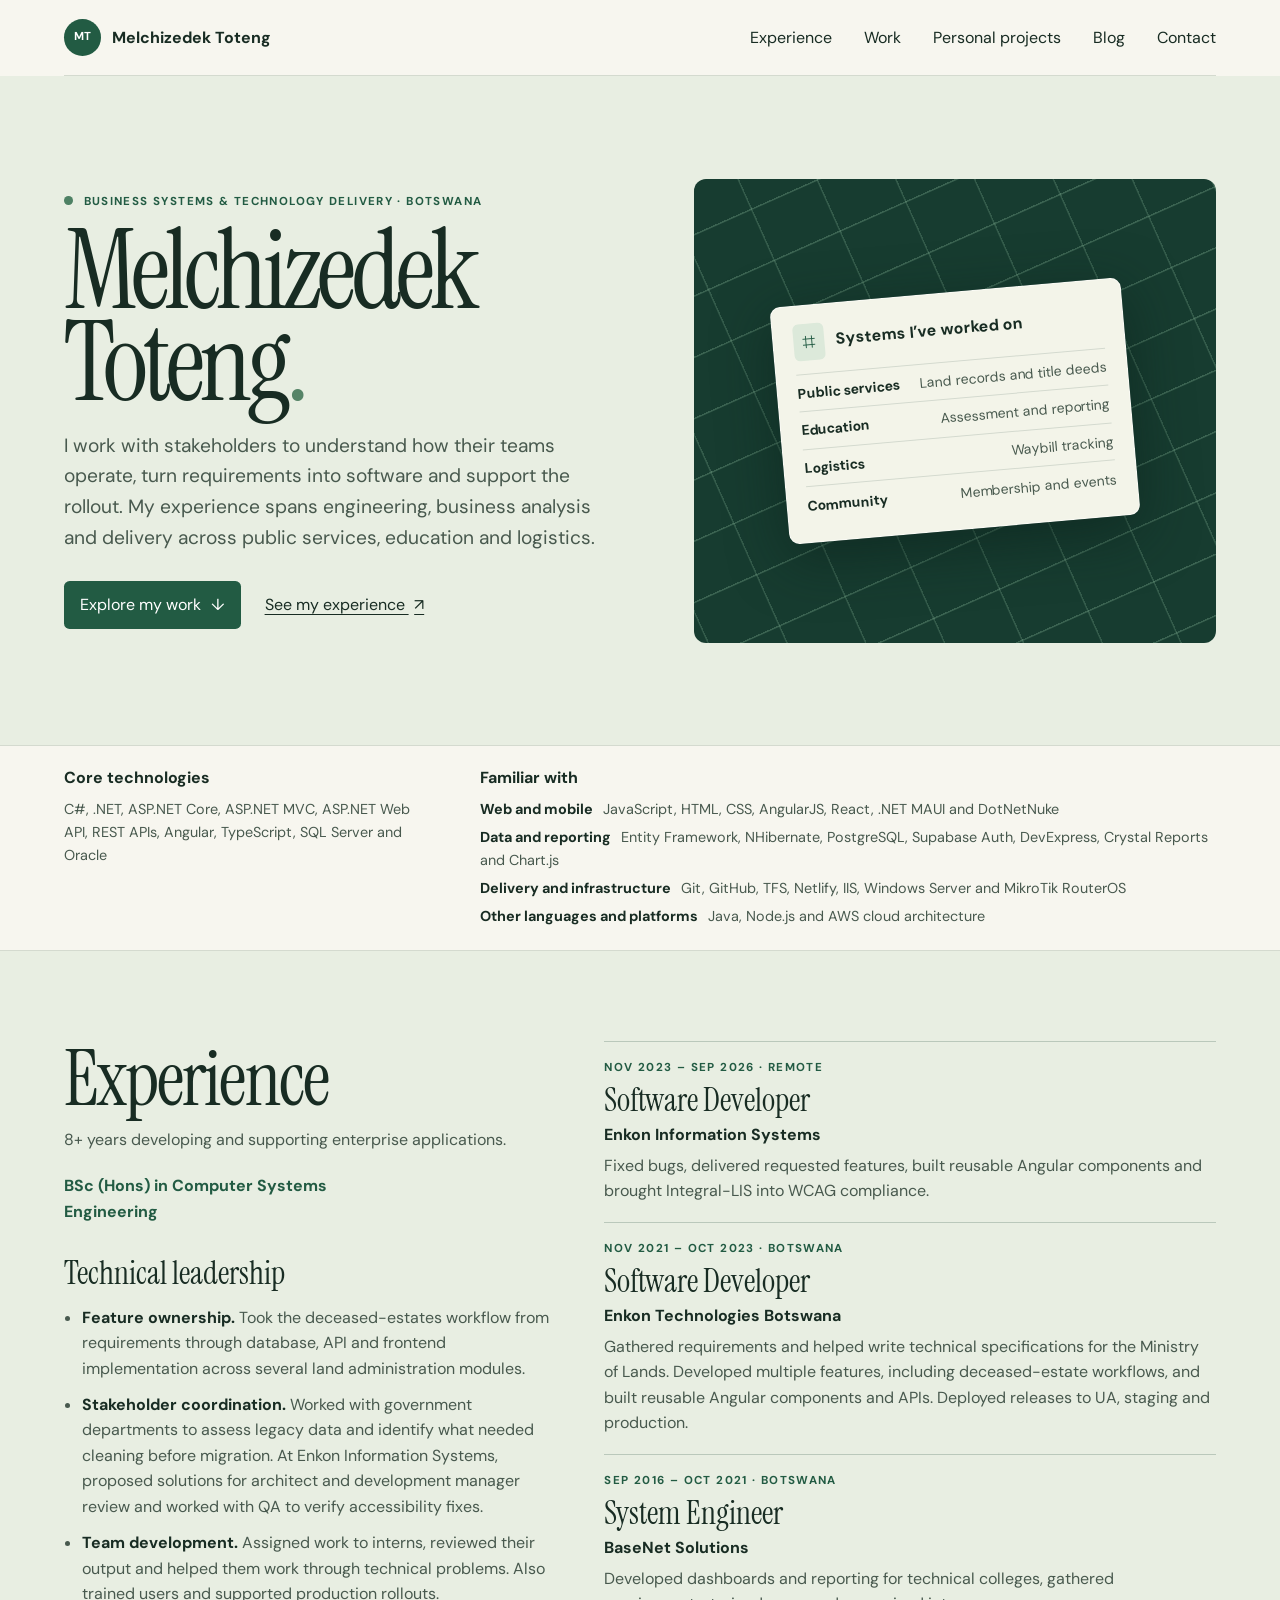
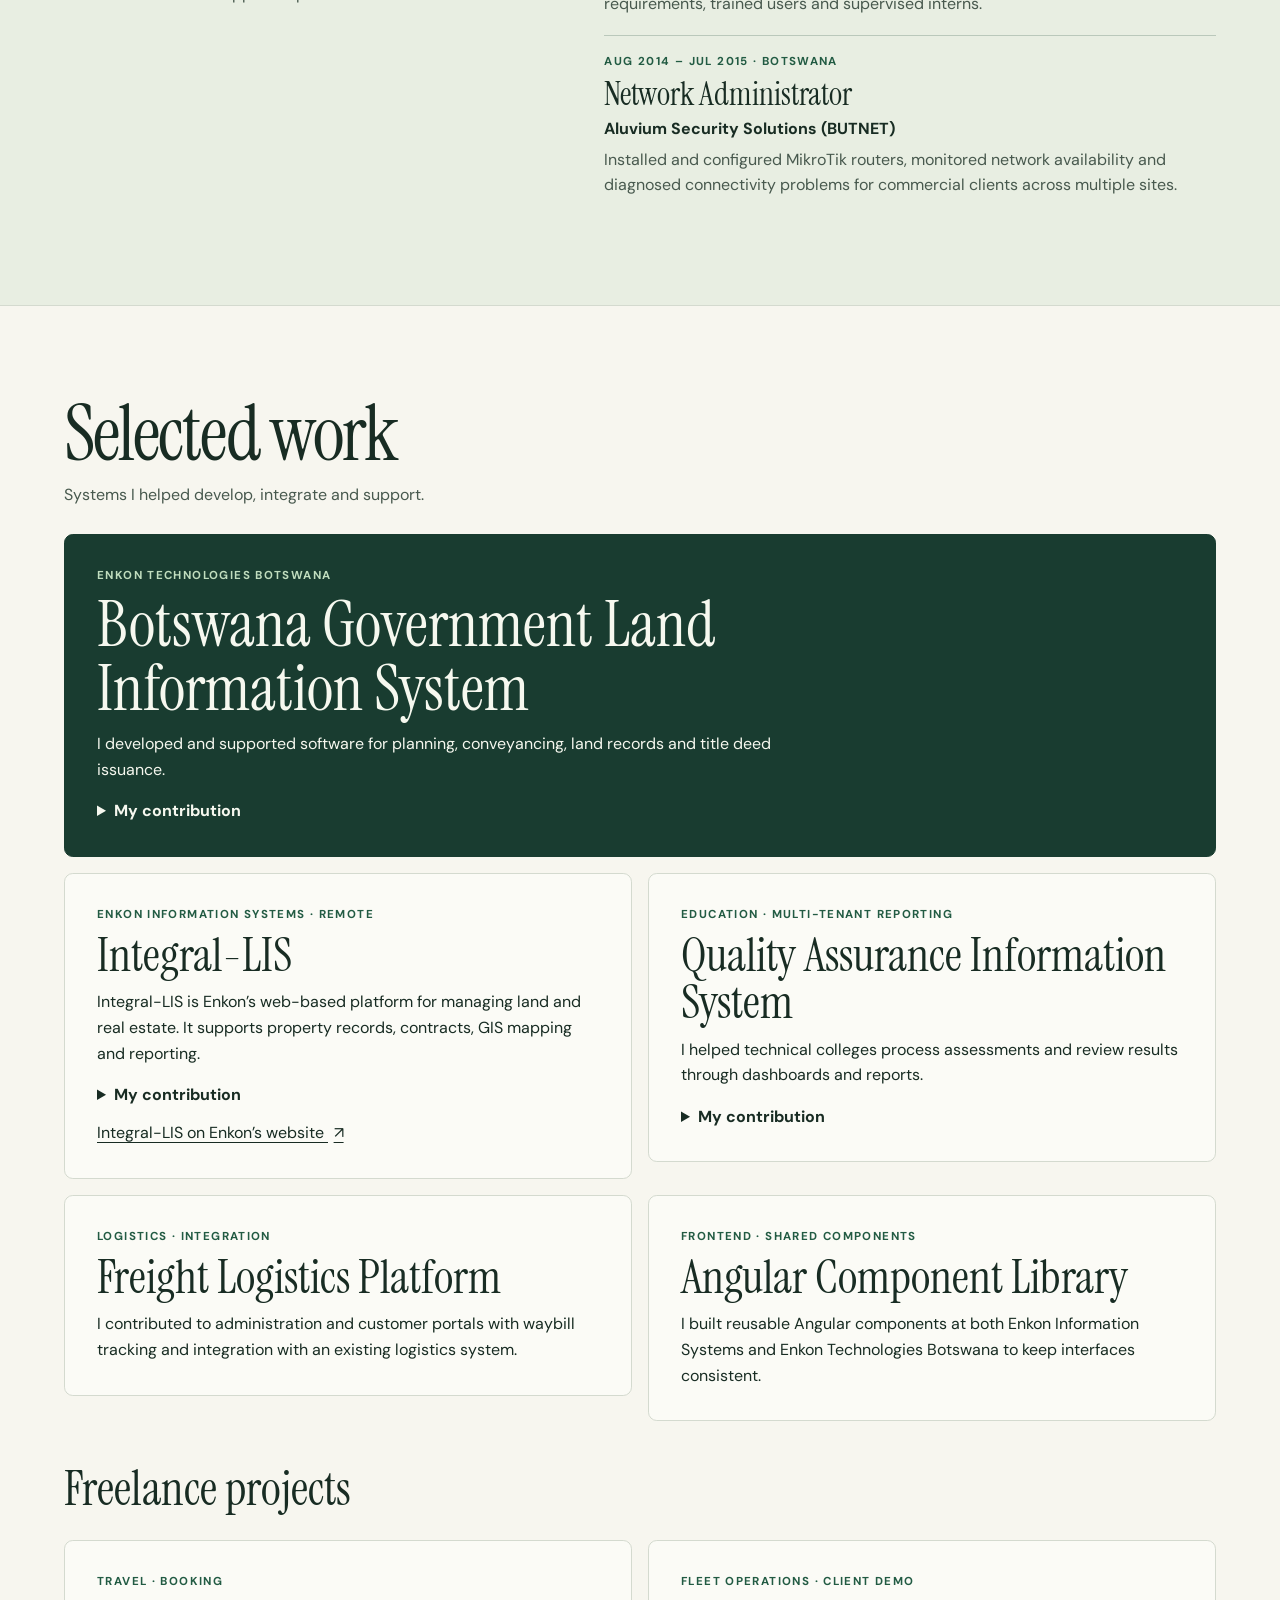
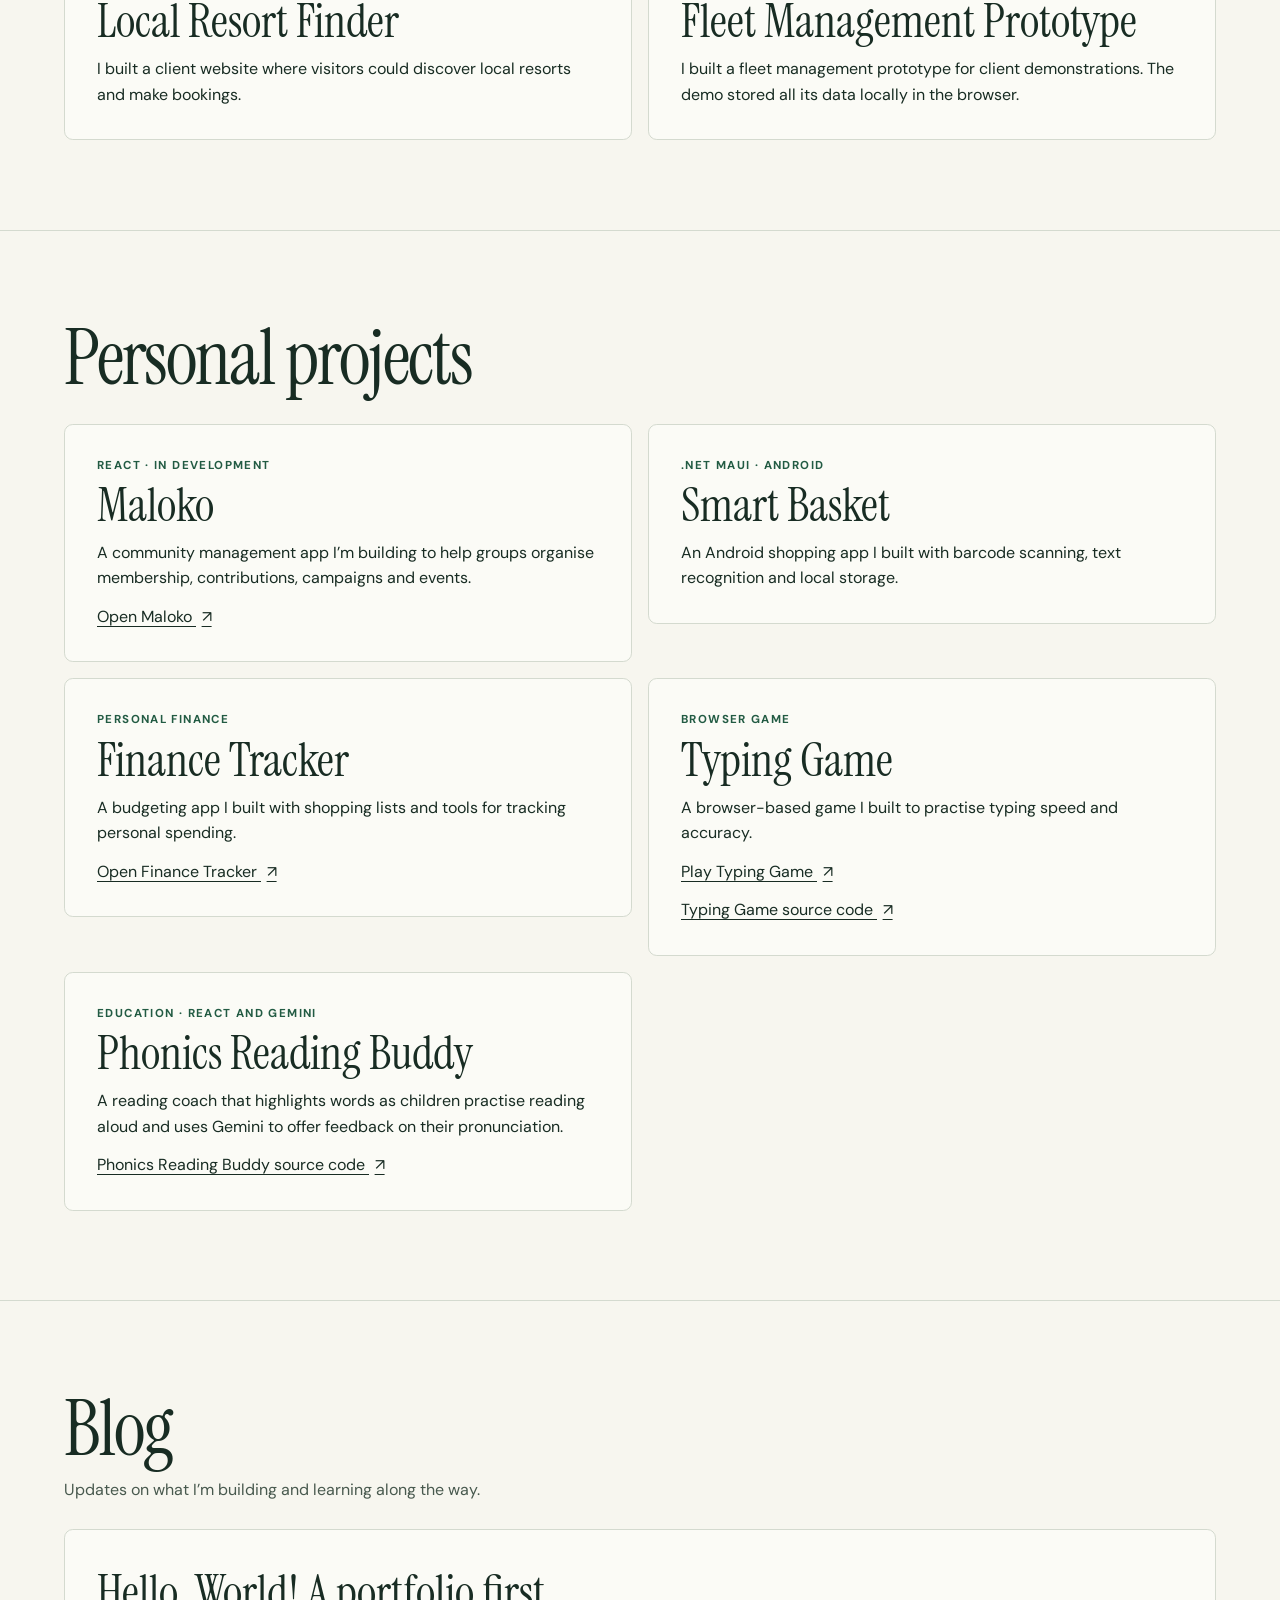
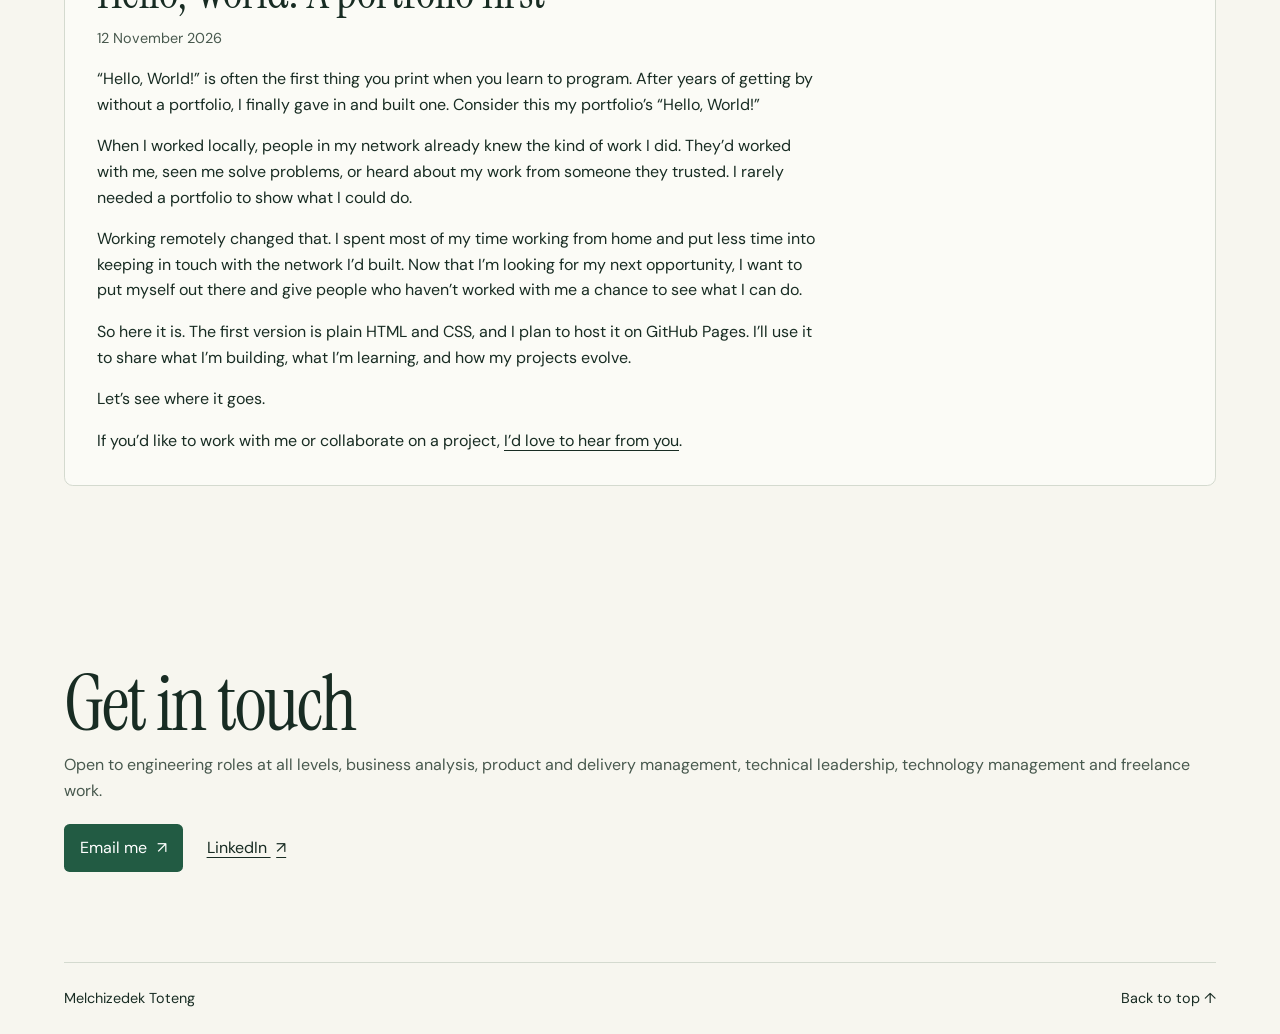
==== index.html @ 5c1272e7 "Add initial portfolio files: README, index.html, and styles.css" ====
<!doctype html>
<html lang="en">
<head>
  <meta charset="utf-8">
  <meta name="viewport" content="width=device-width, initial-scale=1">
  <meta name="description" content="Melchizedek Toteng works across software engineering, business analysis and technology delivery in Botswana.">
  <meta name="theme-color" content="#f7f6ef">
  <title>Melchizedek Toteng | Business Systems &amp; Technology Delivery</title>
  <link rel="icon" href="data:,">
  <link rel="stylesheet" href="styles.css">
</head>
<body>
  <a class="skip" href="#main">Skip to content</a>
  <header class="site-header wrap">
    <a class="wordmark" href="#main"><span aria-hidden="true">MT</span> Melchizedek Toteng</a>
    <nav aria-label="Main navigation"><a href="#experience">Experience</a><a href="#work">Work</a><a href="#personal">Personal projects</a><a href="#blog">Blog</a><a href="#contact">Contact</a></nav>
  </header>
  <main id="main">
    <section class="intro" aria-labelledby="intro">
      <div class="hero wrap">
        <div>
          <p class="eyebrow"><span class="dot"></span> Business systems &amp; technology delivery · Botswana</p>
          <h1 id="intro">Melchizedek<br>Toteng<span class="accent">.</span></h1>
          <p class="lede">I work with stakeholders to understand how their teams operate, turn requirements into software and support the rollout. My experience spans engineering, business analysis and delivery across public services, education and logistics.</p>
          <div class="actions"><a class="button" href="#work">Explore my work <span aria-hidden="true">↓</span></a><a class="text-link" href="#experience">See my experience <span aria-hidden="true">↗</span></a></div>
        </div>
        <div class="hero-art">
          <div class="grid-pattern" aria-hidden="true"></div>
          <div class="record">
            <div class="record-head"><span class="record-icon" aria-hidden="true">⌗</span><strong>Systems I’ve worked on</strong></div>
            <div class="record-line"><strong>Public services</strong><span>Land records and title deeds</span></div>
            <div class="record-line"><strong>Education</strong><span>Assessment and reporting</span></div>
            <div class="record-line"><strong>Logistics</strong><span>Waybill tracking</span></div>
            <div class="record-line"><strong>Community</strong><span>Membership and events</span></div>
          </div>
        </div>
      </div>
    </section>
    <section class="stack" aria-label="Technologies">
      <div class="wrap technology-list">
        <div>
          <h2>Core technologies</h2>
          <p>C#, .NET, ASP.NET Core, ASP.NET MVC, ASP.NET Web API, REST APIs, Angular, TypeScript, SQL Server and Oracle</p>
        </div>
        <div>
          <h2>Familiar with</h2>
          <ul>
            <li><strong>Web and mobile</strong> JavaScript, HTML, CSS, AngularJS, React, .NET MAUI and DotNetNuke</li>
            <li><strong>Data and reporting</strong> Entity Framework, NHibernate, PostgreSQL, Supabase Auth, DevExpress, Crystal Reports and Chart.js</li>
            <li><strong>Delivery and infrastructure</strong> Git, GitHub, TFS, Netlify, IIS, Windows Server and MikroTik RouterOS</li>
            <li><strong>Other languages and platforms</strong> Java, Node.js and AWS cloud architecture</li>
          </ul>
        </div>
      </div>
    </section>
    <section id="experience" class="experience section" aria-labelledby="experience-title">
      <div class="wrap experience-layout">
        <div>
          <h2 id="experience-title">Experience</h2>
          <p>8+ years developing and supporting enterprise applications.</p>
          <p class="degree">BSc (Hons) in Computer Systems Engineering</p>
          <div class="leadership">
            <h3>Technical leadership</h3>
            <ul>
              <li><strong>Feature ownership.</strong> Took the deceased-estates workflow from requirements through database, API and frontend implementation across several land administration modules.</li>
              <li><strong>Stakeholder coordination.</strong> Worked with government departments to assess legacy data and identify what needed cleaning before migration. At Enkon Information Systems, proposed solutions for architect and development manager review and worked with QA to verify accessibility fixes.</li>
              <li><strong>Team development.</strong> Assigned work to interns, reviewed their output and helped them work through technical problems. Also trained users and supported production rollouts.</li>
            </ul>
          </div>
        </div>
        <ol class="timeline">
          <li><p class="eyebrow">Nov 2023 – Sep 2026 · Remote</p><h3>Software Developer</h3><p><strong>Enkon Information Systems</strong></p><p>Fixed bugs, delivered requested features, built reusable Angular components and brought Integral-LIS into WCAG compliance.</p></li>
          <li><p class="eyebrow">Nov 2021 – Oct 2023 · Botswana</p><h3>Software Developer</h3><p><strong>Enkon Technologies Botswana</strong></p><p>Gathered requirements and helped write technical specifications for the Ministry of Lands. Developed multiple features, including deceased-estate workflows, and built reusable Angular components and APIs. Deployed releases to UA, staging and production.</p></li>
          <li><p class="eyebrow">Sep 2016 – Oct 2021 · Botswana</p><h3>System Engineer</h3><p><strong>BaseNet Solutions</strong></p><p>Developed dashboards and reporting for technical colleges, gathered requirements, trained users and supervised interns.</p></li>
          <li><p class="eyebrow">Aug 2014 – Jul 2015 · Botswana</p><h3>Network Administrator</h3><p><strong>Aluvium Security Solutions (BUTNET)</strong></p><p>Installed and configured MikroTik routers, monitored network availability and diagnosed connectivity problems for commercial clients across multiple sites.</p></li>
        </ol>
      </div>
    </section>
    <section id="work" class="wrap section" aria-labelledby="work-title">
      <div class="section-head"><h2 id="work-title">Selected work</h2><p>Systems I helped develop, integrate and support.</p></div>
      <div class="projects">
        <article class="project featured">
          <p class="eyebrow">Enkon Technologies Botswana</p>
          <h3>Botswana Government Land Information System</h3>
          <p>I developed and supported software for planning, conveyancing, land records and title deed issuance.</p>
          <details>
            <summary>My contribution</summary>
            <p>I gathered requirements and helped write technical specifications. I developed multiple features for the system, including modules for deceased-estate workflows, and built reusable Angular components and REST endpoints for third-party integrations.</p>
            <p>I created management reports, assessed legacy records for a proposed migration and investigated production issues affecting deed issuance. I deployed releases to UA, staging and production.</p>
          </details>
        </article>
        <article class="project">
          <p class="eyebrow">Enkon Information Systems · Remote</p>
          <h3>Integral-LIS</h3>
          <p>Integral-LIS is Enkon’s web-based platform for managing land and real estate. It supports property records, contracts, GIS mapping and reporting.</p>
          <details><summary>My contribution</summary><p>I fixed bugs, implemented requested features and built reusable Angular components. I brought the application into compliance with the Web Content Accessibility Guidelines (WCAG) and worked with business analysts and QA to validate changes.</p></details>
          <p class="project-link"><a class="text-link" href="https://www.enkon.com/">Integral-LIS on Enkon’s website <span aria-hidden="true">↗</span></a></p>
        </article>
        <article class="project">
          <p class="eyebrow">Education · Multi-tenant reporting</p>
          <h3>Quality Assurance Information System</h3>
          <p>I helped technical colleges process assessments and review results through dashboards and reports.</p>
          <details><summary>My contribution</summary><p>I contributed configurable dashboards, a dynamic query builder, role-based permissions and reporting. I also deployed the system to IIS, incorporated feedback from user testing and trained users.</p></details>
        </article>
        <article class="project">
          <p class="eyebrow">Logistics · Integration</p>
          <h3>Freight Logistics Platform</h3>
          <p>I contributed to administration and customer portals with waybill tracking and integration with an existing logistics system.</p>
        </article>
        <article class="project">
          <p class="eyebrow">Frontend · Shared components</p>
          <h3>Angular Component Library</h3>
          <p>I built reusable Angular components at both Enkon Information Systems and Enkon Technologies Botswana to keep interfaces consistent.</p>
        </article>
      </div>
      <div class="subsection">
        <h3>Freelance projects</h3>
        <div class="projects">
          <article class="project">
            <p class="eyebrow">Travel · Booking</p>
            <h4>Local Resort Finder</h4>
            <p>I built a client website where visitors could discover local resorts and make bookings.</p>
          </article>
          <article class="project">
            <p class="eyebrow">Fleet operations · Client demo</p>
            <h4>Fleet Management Prototype</h4>
            <p>I built a fleet management prototype for client demonstrations. The demo stored all its data locally in the browser.</p>
          </article>
        </div>
      </div>
    </section>
    <section id="personal" class="personal section" aria-labelledby="personal-title">
      <div class="wrap">
        <h2 id="personal-title">Personal projects</h2>
        <div class="projects">
          <article class="project">
            <p class="eyebrow">React · In development</p>
            <h3>Maloko</h3>
            <p>A community management app I’m building to help groups organise membership, contributions, campaigns and events.</p>
            <p class="project-link"><a class="text-link" href="https://maloko.netlify.app/#/">Open Maloko <span aria-hidden="true">↗</span></a></p>
          </article>
          <article class="project">
            <p class="eyebrow">.NET MAUI · Android</p>
            <h3>Smart Basket</h3>
            <p>An Android shopping app I built with barcode scanning, text recognition and local storage.</p>
          </article>
          <article class="project">
            <p class="eyebrow">Personal finance</p>
            <h3>Finance Tracker</h3>
            <p>A budgeting app I built with shopping lists and tools for tracking personal spending.</p>
            <p class="project-link"><a class="text-link" href="https://mfintrk.netlify.app/">Open Finance Tracker <span aria-hidden="true">↗</span></a></p>
          </article>
          <article class="project">
            <p class="eyebrow">Browser game</p>
            <h3>Typing Game</h3>
            <p>A browser-based game I built to practise typing speed and accuracy.</p>
            <p class="project-link"><a class="text-link" href="https://meltoteng.github.io/typing-game/">Play Typing Game <span aria-hidden="true">↗</span></a></p>
            <p class="project-link"><a class="text-link" href="https://github.com/MelToteng/typing-game">Typing Game source code <span aria-hidden="true">↗</span></a></p>
          </article>
          <article class="project">
            <p class="eyebrow">Education · React and Gemini</p>
            <h3>Phonics Reading Buddy</h3>
            <p>A reading coach that highlights words as children practise reading aloud and uses Gemini to offer feedback on their pronunciation.</p>
            <p class="project-link"><a class="text-link" href="https://github.com/MelToteng/prb">Phonics Reading Buddy source code <span aria-hidden="true">↗</span></a></p>
          </article>
        </div>
      </div>
    </section>
    <section id="blog" class="wrap section" aria-labelledby="blog-title">
      <div class="section-head">
        <h2 id="blog-title">Blog</h2>
        <p>Updates on what I’m building and learning along the way.</p>
      </div>
      <article id="hello-world-of-portfolios" class="project blog-post">
        <h3>Hello, World! A portfolio first</h3>
        <time datetime="2026-11-12">12 November 2026</time>
        <p>“Hello, World!” is often the first thing you print when you learn to program. After years of getting by without a portfolio, I finally gave in and built one. Consider this my portfolio’s “Hello, World!”</p>
        <p>When I worked locally, people in my network already knew the kind of work I did. They’d worked with me, seen me solve problems, or heard about my work from someone they trusted. I rarely needed a portfolio to show what I could do.</p>
        <p>Working remotely changed that. I spent most of my time working from home and put less time into keeping in touch with the network I’d built. Now that I’m looking for my next opportunity, I want to put myself out there and give people who haven’t worked with me a chance to see what I can do.</p>
        <p>So here it is. The first version is plain HTML and CSS, and I plan to host it on GitHub Pages. I’ll use it to share what I’m building, what I’m learning, and how my projects evolve.</p>
        <p>Let’s see where it goes.</p>
        <p>If you’d like to work with me or collaborate on a project, <a class="text-link" href="#contact">I’d love to hear from you</a>.</p>
      </article>
    </section>
    <section id="contact" class="wrap section contact" aria-labelledby="contact-title">
      <div><h2 id="contact-title">Get in touch</h2><p>Open to engineering roles at all levels, business analysis, product and delivery management, technical leadership, technology management and freelance work.</p></div>
      <div class="actions">
        <a class="button" href="mailto:meltoteng@gmail.com">Email me <span aria-hidden="true">↗</span></a>
        <a class="text-link" href="https://www.linkedin.com/in/melchizedek-toteng">LinkedIn <span aria-hidden="true">↗</span></a>
      </div>
    </section>
  </main>
  <footer class="wrap footer"><span>Melchizedek Toteng</span><a href="#main">Back to top <span aria-hidden="true">↑</span></a></footer>
</body>
</html>
---- styles.css ----
@import url('https://fonts.googleapis.com/css2?family=DM+Sans:wght@400;500;600;700&family=Instrument+Serif:ital@0;1&display=swap');

:root {
  color-scheme: light;
  --paper: #f7f6ef;
  --pale-green: #e8eee2;
  --ink: #182c23;
  --muted: #48594e;
  --green: #225b43;
  --line: #d4dacf;
  --serif: "Instrument Serif", Georgia, serif;
  font-family: "DM Sans", system-ui, sans-serif;
  color: var(--ink);
  background: var(--paper);
  line-height: 1.6;
}

*, *::before, *::after { box-sizing: border-box; }
body { margin: 0; }
h1, h2, h3, p { margin: 0; }
a { color: inherit; }
a:focus-visible, summary:focus-visible { outline: 3px solid #a75a17; outline-offset: 5px; }
.wrap { width: min(100% - 3rem, 72rem); margin-inline: auto; }
.skip { position: absolute; left: 1rem; top: 1rem; padding: .6rem 1rem; background: var(--paper); z-index: 2; transform: translateY(-200%); }
.skip:focus { transform: none; }
.site-header, .footer { display: flex; align-items: center; justify-content: space-between; gap: 1rem; padding-block: 1.2rem; }
.site-header { border-bottom: 1px solid var(--line); }
.wordmark { display: inline-flex; align-items: center; gap: .7rem; font-weight: 700; }
.wordmark span { background: var(--green); color: white; border-radius: 50%; width: 2.3rem; height: 2.3rem; display: grid; place-items: center; font-size: .72rem; }
nav { display: flex; flex-wrap: wrap; gap: .45rem clamp(.8rem, 3vw, 2rem); }
nav a, .wordmark, .footer a { text-decoration: none; }
nav a:hover, .footer a:hover { text-decoration: underline; text-underline-offset: .3em; }

.intro { background: var(--pale-green); }
.hero { display: grid; grid-template-columns: 1.06fr 1fr; align-items: center; gap: clamp(2rem, 6vw, 6rem); padding-block: clamp(3.5rem, 8vw, 7rem); }
.eyebrow { text-transform: uppercase; letter-spacing: .12em; font-size: .72rem; font-weight: 700; color: var(--green); }
.dot { display: inline-block; background: #4e8164; width: .55rem; height: .55rem; border-radius: 50%; margin-right: .4rem; }
h1, h2, h3 { font-family: var(--serif); font-weight: 400; line-height: 1; }
h1 { font-size: clamp(4rem, 8.6vw, 8.6rem); letter-spacing: -.045em; margin-block: .9rem 1.4rem; line-height: .83; }
.accent { color: #568467; }
.lede { max-width: 35rem; font-size: clamp(1rem, 1.55vw, 1.2rem); color: var(--muted); }
.actions { display: flex; flex-wrap: wrap; align-items: center; gap: 1rem 1.5rem; margin-top: 1.7rem; }
.button { background: var(--green); color: white; padding: .7rem 1rem; border-radius: .35rem; text-decoration: none; }
.button:hover { background: #183e2f; }
.button span, .text-link span { margin-left: .35rem; }
.text-link { text-underline-offset: .22em; }
.hero-art { min-height: clamp(18rem, 37vw, 29rem); display: grid; place-items: center; position: relative; isolation: isolate; overflow: hidden; border-radius: .75rem; background: #173c30; }
.grid-pattern { position: absolute; inset: -25%; z-index: -1; transform: rotate(-24deg); background: repeating-linear-gradient(90deg, transparent 0 70px, #86b59742 71px 72px), repeating-linear-gradient(0deg, transparent 0 54px, #86b59752 55px 56px); }
.record { width: min(82%, 22rem); background: #f3f4e9; border: 1px solid #fff8; border-radius: .65rem; padding: 1.1rem 1.25rem; box-shadow: 0 15px 55px #0b211a91; transform: rotate(-5deg); }
.record-head { display: flex; gap: .75rem; align-items: center; padding-bottom: .8rem; }
.record-icon { background: #dce9da; color: var(--green); border-radius: .35rem; font-size: 1.45rem; padding-inline: .55rem; }
.record-line { display: flex; flex-wrap: wrap; justify-content: space-between; gap: 0 .8rem; border-top: 1px solid var(--line); padding-block: .45rem; font-size: .87rem; }
.record-line span { color: var(--muted); }

.stack { border-block: 1px solid var(--line); }
.technology-list { display: grid; grid-template-columns: minmax(0, 1fr) minmax(0, 2fr); gap: 1.4rem 3rem; padding-block: 1.4rem; }
.technology-list h2 { font: 700 1rem/1.3 "DM Sans", system-ui, sans-serif; letter-spacing: normal; margin-bottom: .55rem; }
.technology-list p, .technology-list li { font-size: .9rem; color: var(--muted); }
.technology-list ul { display: grid; gap: .3rem; list-style: none; padding: 0; margin: 0; }
.technology-list strong { color: var(--ink); margin-right: .35rem; }
.section { padding-block: clamp(3.5rem, 7vw, 6.5rem); }
h2 { font-size: clamp(3rem, 6vw, 5rem); letter-spacing: -.025em; }
.section-head p, .experience-layout > div > p { margin-top: .6rem; color: var(--muted); }
.projects { display: grid; grid-template-columns: repeat(2, minmax(0, 1fr)); gap: 1rem; margin-top: 1.65rem; align-items: start; }
.project { background: #fbfbf6; border: 1px solid var(--line); border-radius: .55rem; padding: clamp(1.2rem, 3vw, 2rem); }
.project h3, .project h4 { font: 400 clamp(2rem, 3.7vw, 3rem)/1 var(--serif); margin-block: .45rem .65rem; }
.subsection { margin-top: 2.75rem; }
.subsection > h3 { font-size: clamp(2rem, 4vw, 3rem); }
.project > p:not(.eyebrow), .project details p { max-width: 66ch; }
.project.featured { grid-column: 1 / -1; background: #193c30; border-color: #193c30; color: #f6f8ef; }
.featured h3 { max-width: 22ch; font-size: clamp(2.6rem, 5vw, 4.1rem); }
.featured .eyebrow { color: #c0ddbe; }
details { margin-top: 1rem; }
summary { cursor: pointer; width: fit-content; font-weight: 700; text-underline-offset: .25em; }
summary:hover { text-decoration: underline; }
details p { margin-top: .55rem; }
.project-link { margin-top: .8rem; }
.blog-post { margin-top: 1.65rem; }
.blog-post time { display: block; margin-bottom: 1rem; color: var(--muted); font-size: .9rem; }
.blog-post p + p { margin-top: 1rem; }
.personal { border-block: 1px solid var(--line); }

.experience { background: var(--pale-green); border-bottom: 1px solid var(--line); }
.experience-layout { display: grid; grid-template-columns: .9fr 1.1fr; gap: 2.5rem; }
.experience-layout .degree { margin-top: 1.3rem; font-weight: 700; color: var(--green); max-width: 30ch; }
.leadership { margin-top: 2rem; }
.leadership h3 { font-size: 2rem; }
.leadership ul { padding-left: 1.15rem; margin-bottom: 0; }
.leadership li { margin-top: .65rem; color: var(--muted); }
.leadership strong { color: var(--ink); }
.timeline { margin: 0; padding: 0; list-style: none; }
.timeline li { border-top: 1px solid #bac8bb; padding-block: 1.1rem; }
.timeline h3 { font-size: 2rem; margin-block: .4rem; }
.timeline li p:last-child { color: var(--muted); margin-top: .3rem; }
.contact { display: flex; justify-content: space-between; align-items: end; flex-wrap: wrap; gap: 1.3rem; border-bottom: 1px solid var(--line); }
.contact p { margin-top: .6rem; color: var(--muted); }
.contact .actions { margin: 0; }
.footer { font-size: .9rem; padding-block: 1.5rem; }
@media (max-width: 48rem) {
  .hero, .experience-layout, .technology-list { grid-template-columns: 1fr; }
  .hero-art { min-height: 17rem; }
  .projects { grid-template-columns: 1fr; }
}
@media (max-width: 28rem) {
  .wrap { width: calc(100% - 2rem); }
  .site-header { flex-wrap: wrap; }
  nav { margin-left: 3rem; }
  h1 { font-size: clamp(3rem, 13vw, 4rem); }
}
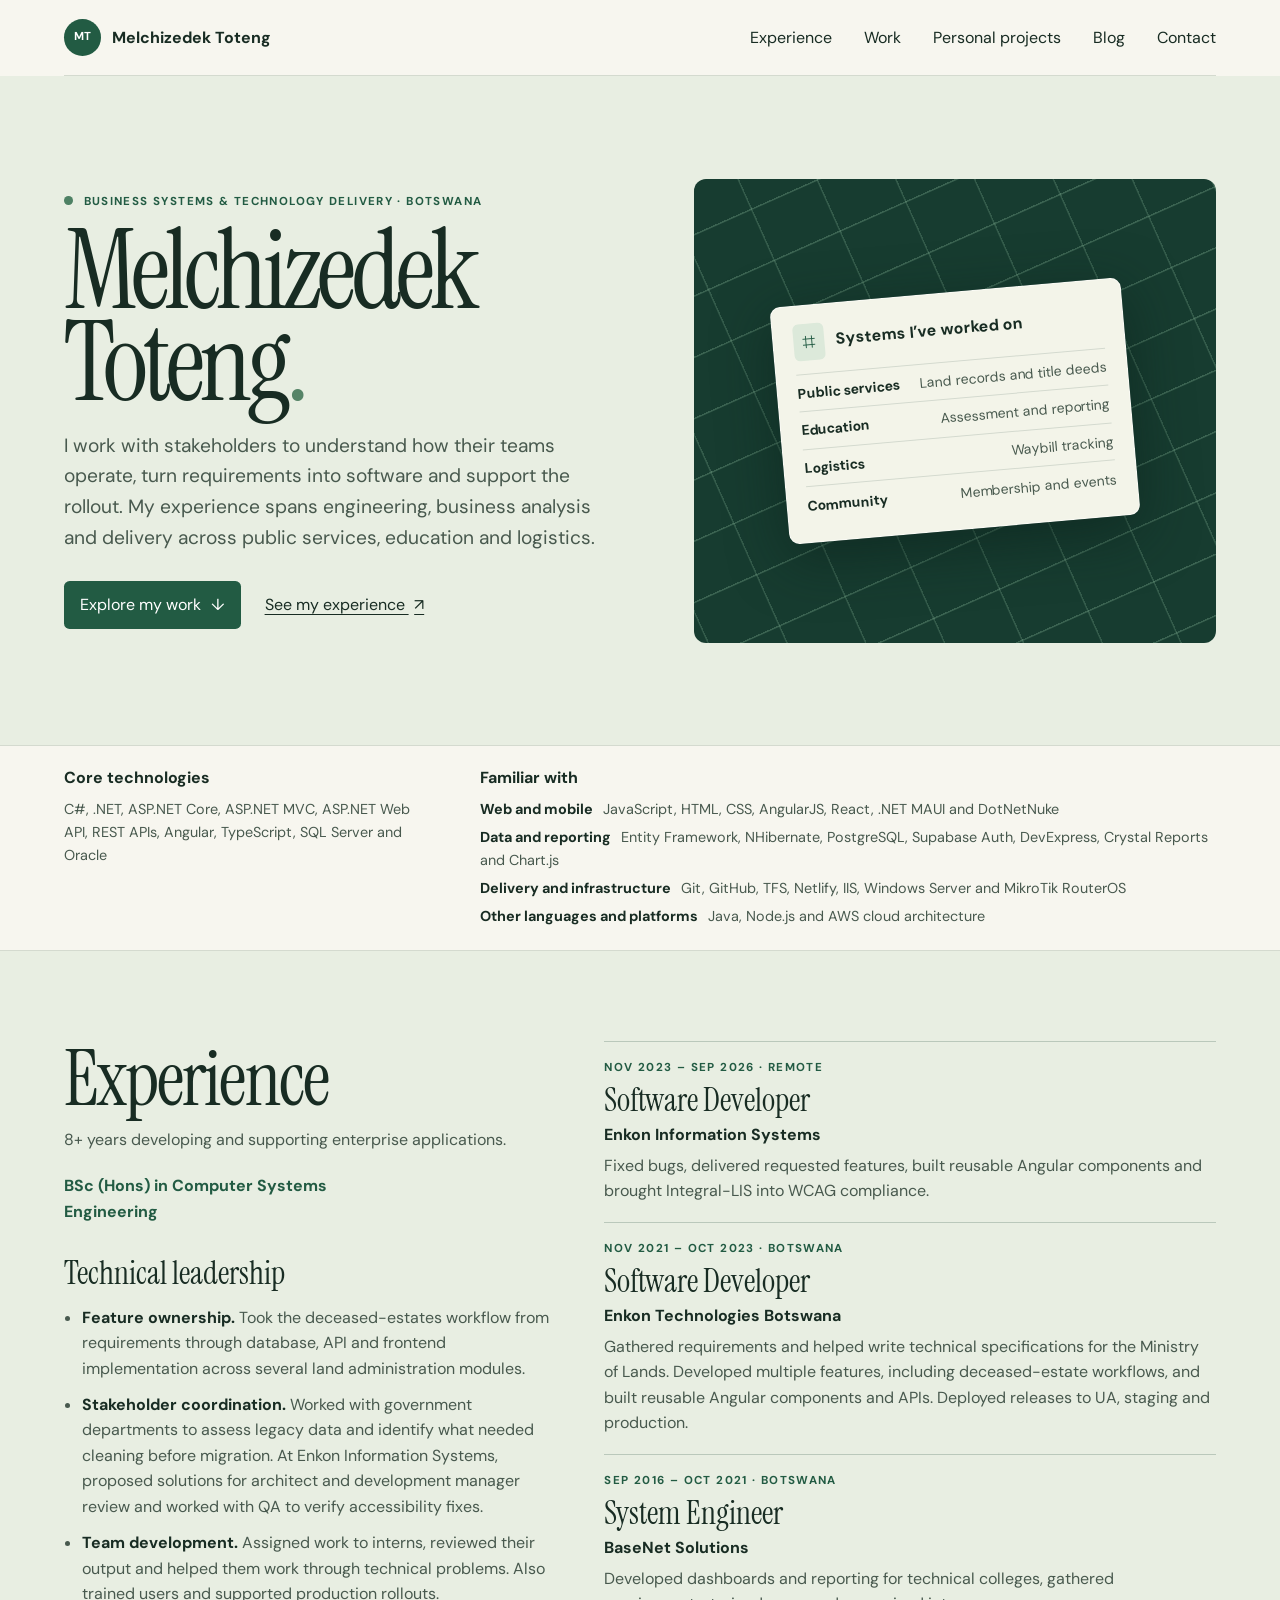
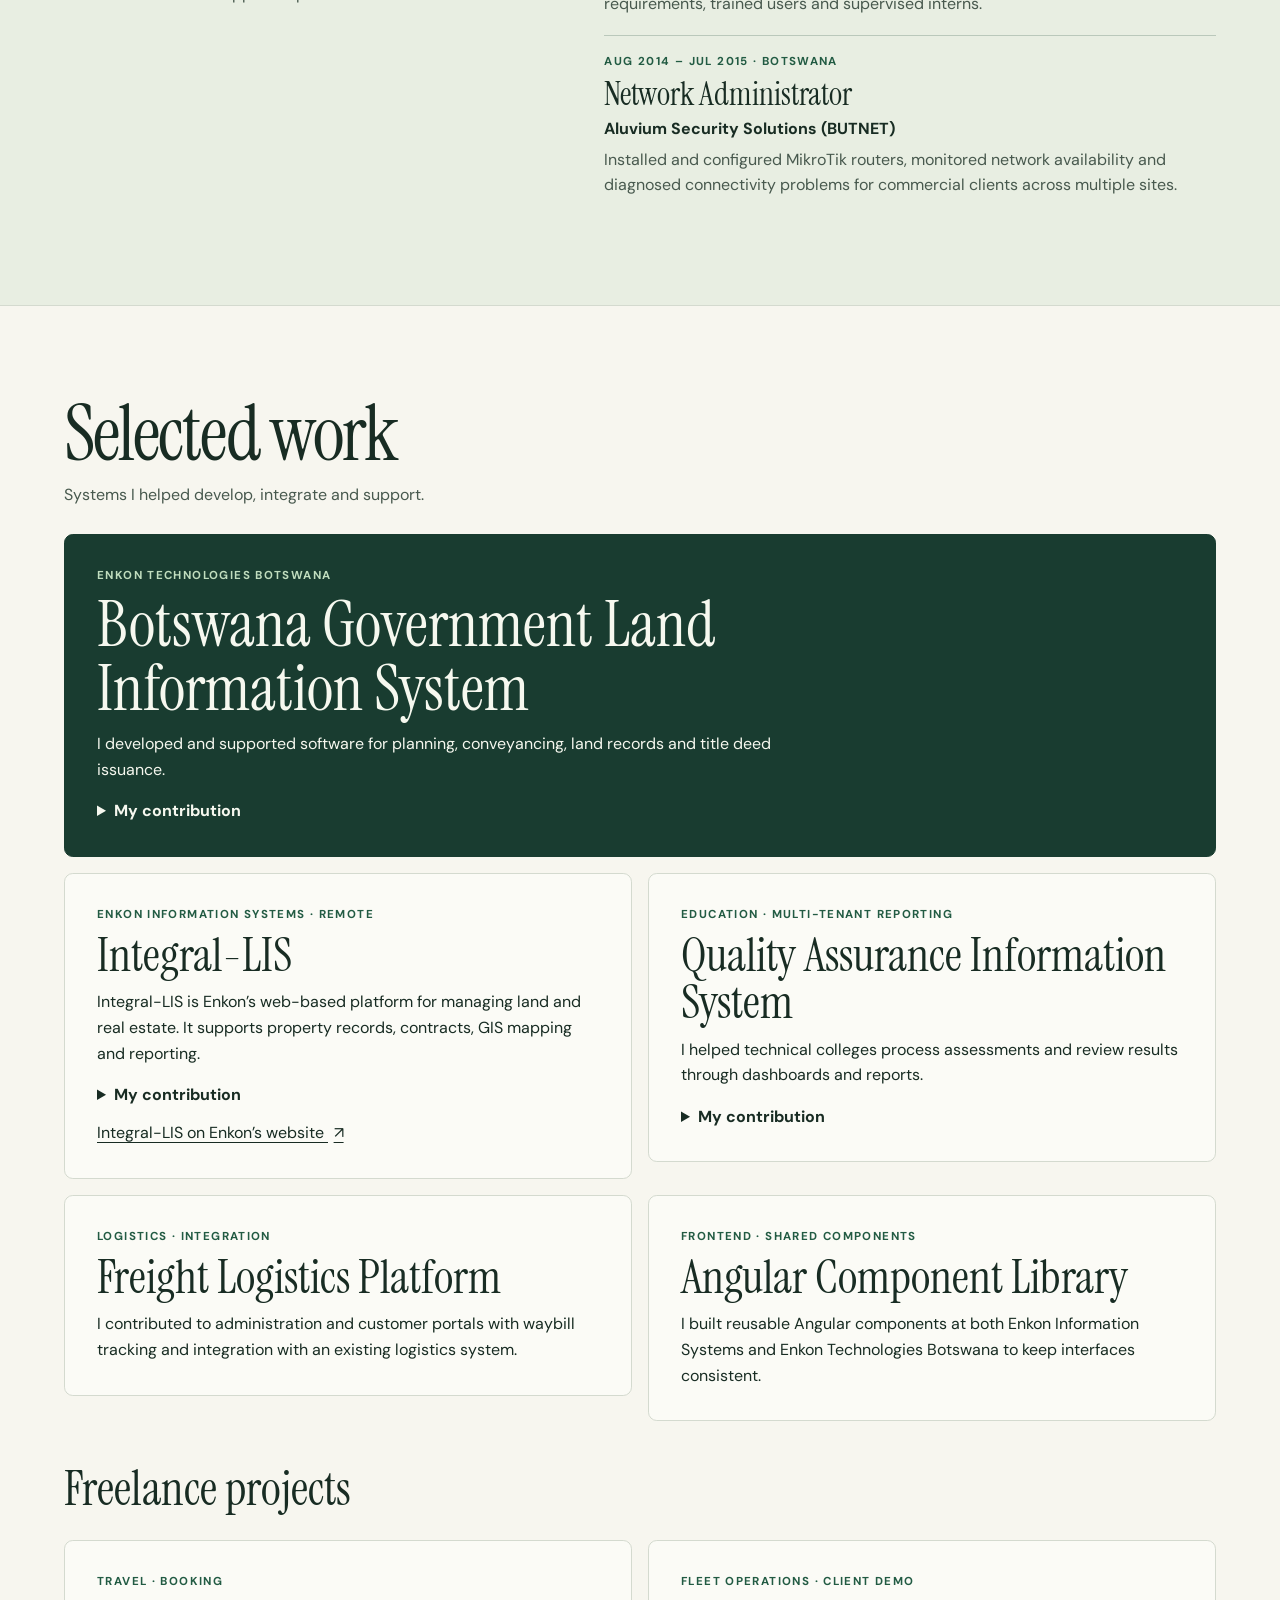
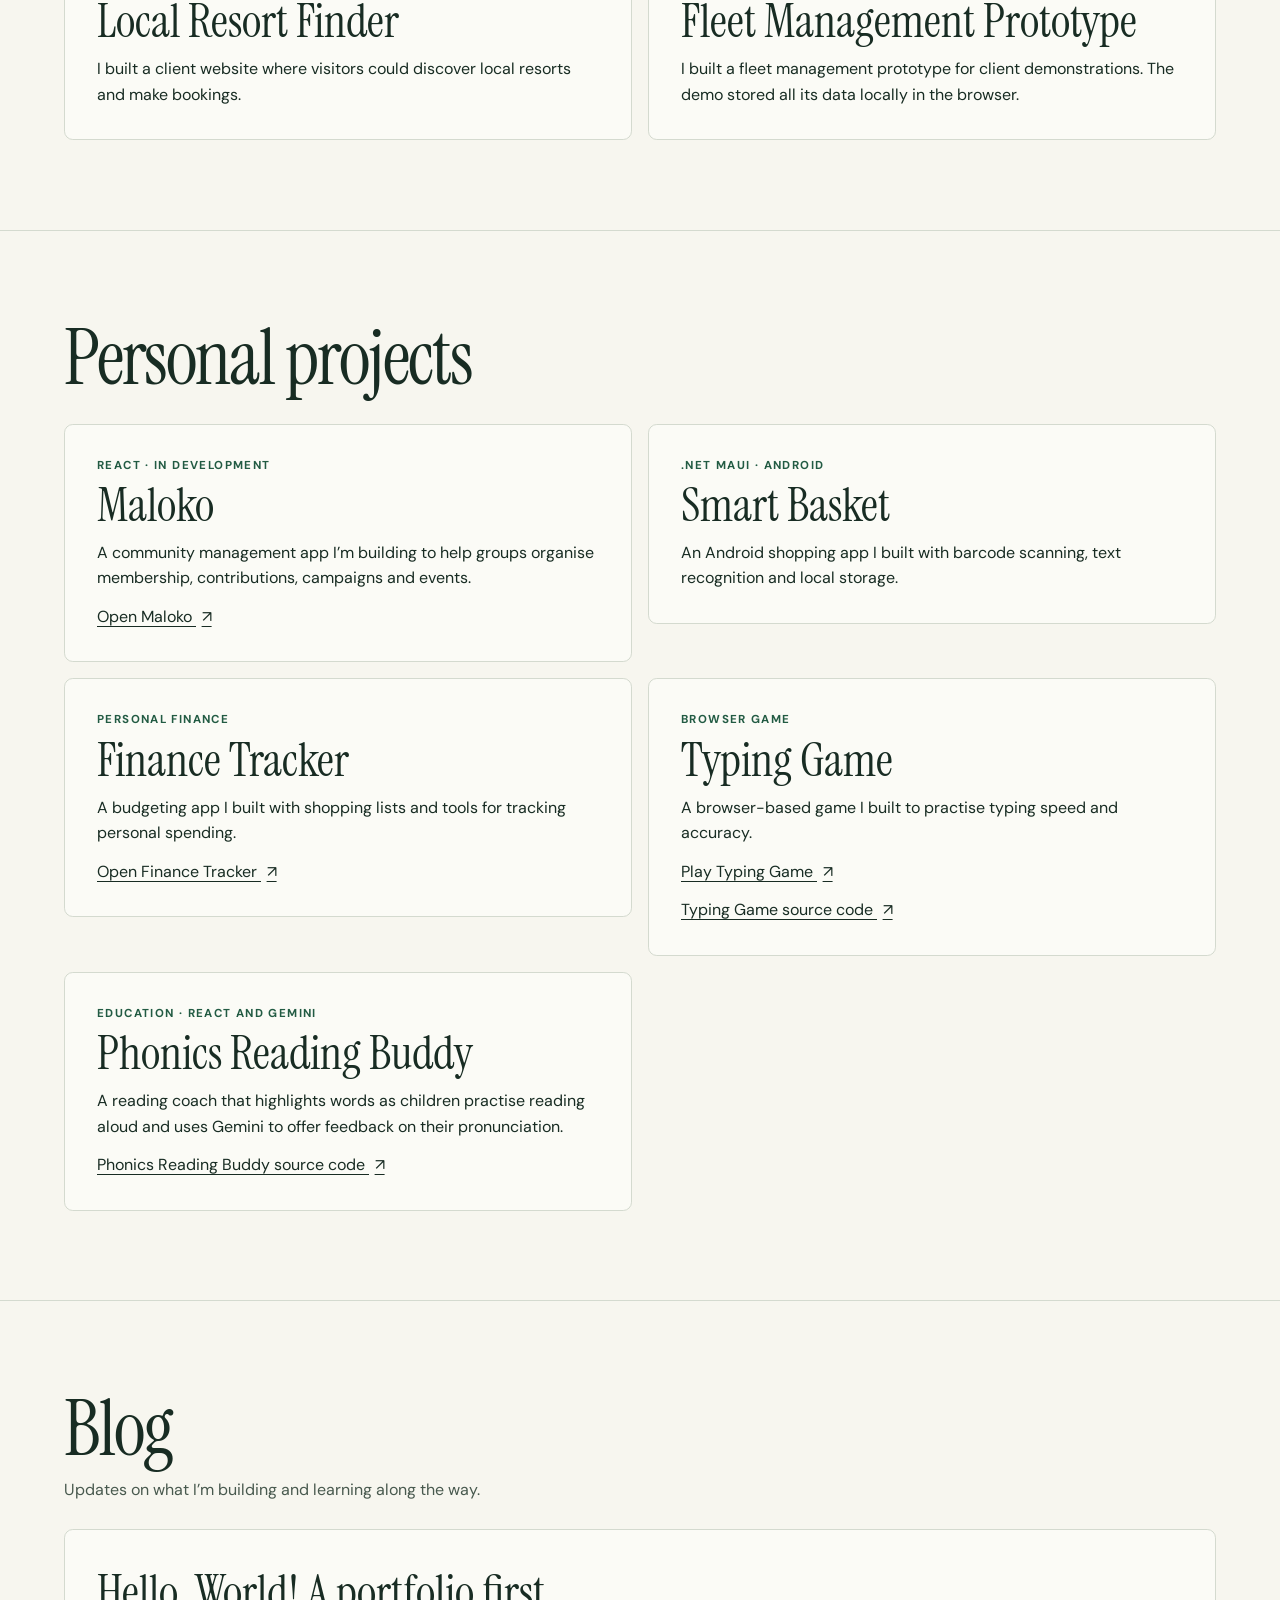
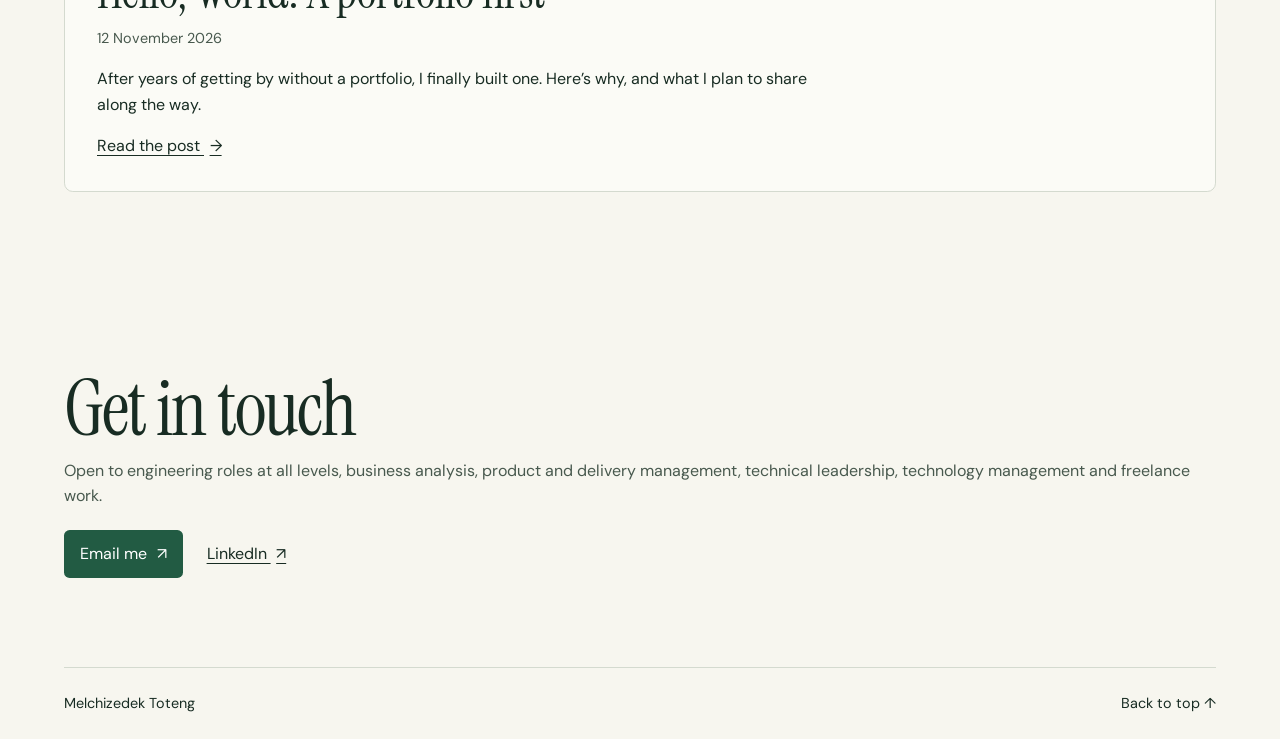
==== commit ed41c8dd: "Add blog page and update README with project structure" ====
--- a/index.html
+++ b/index.html
@@ -6,14 +6,14 @@
   <meta name="description" content="Melchizedek Toteng works across software engineering, business analysis and technology delivery in Botswana.">
   <meta name="theme-color" content="#f7f6ef">
   <title>Melchizedek Toteng | Business Systems &amp; Technology Delivery</title>
-  <link rel="icon" href="data:,">
+  <link rel="icon" type="image/svg+xml" href="favicon.svg">
   <link rel="stylesheet" href="styles.css">
 </head>
 <body>
   <a class="skip" href="#main">Skip to content</a>
   <header class="site-header wrap">
     <a class="wordmark" href="#main"><span aria-hidden="true">MT</span> Melchizedek Toteng</a>
-    <nav aria-label="Main navigation"><a href="#experience">Experience</a><a href="#work">Work</a><a href="#personal">Personal projects</a><a href="#blog">Blog</a><a href="#contact">Contact</a></nav>
+    <nav aria-label="Main navigation"><a href="#experience">Experience</a><a href="#work">Work</a><a href="#personal">Personal projects</a><a href="blog.html">Blog</a><a href="#contact">Contact</a></nav>
   </header>
   <main id="main">
     <section class="intro" aria-labelledby="intro">
@@ -169,17 +169,13 @@
     <section id="blog" class="wrap section" aria-labelledby="blog-title">
       <div class="section-head">
         <h2 id="blog-title">Blog</h2>
-        <p>Updates on what I’m building and learning along the way.</p>
+        <p>Updates on what I&#8217;m building and learning along the way.</p>
       </div>
-      <article id="hello-world-of-portfolios" class="project blog-post">
-        <h3>Hello, World! A portfolio first</h3>
+      <article class="project blog-post">
+        <h3><a class="blog-title-link" href="blog.html#hello-world-of-portfolios">Hello, World! A portfolio first</a></h3>
         <time datetime="2026-11-12">12 November 2026</time>
-        <p>“Hello, World!” is often the first thing you print when you learn to program. After years of getting by without a portfolio, I finally gave in and built one. Consider this my portfolio’s “Hello, World!”</p>
-        <p>When I worked locally, people in my network already knew the kind of work I did. They’d worked with me, seen me solve problems, or heard about my work from someone they trusted. I rarely needed a portfolio to show what I could do.</p>
-        <p>Working remotely changed that. I spent most of my time working from home and put less time into keeping in touch with the network I’d built. Now that I’m looking for my next opportunity, I want to put myself out there and give people who haven’t worked with me a chance to see what I can do.</p>
-        <p>So here it is. The first version is plain HTML and CSS, and I plan to host it on GitHub Pages. I’ll use it to share what I’m building, what I’m learning, and how my projects evolve.</p>
-        <p>Let’s see where it goes.</p>
-        <p>If you’d like to work with me or collaborate on a project, <a class="text-link" href="#contact">I’d love to hear from you</a>.</p>
+        <p>After years of getting by without a portfolio, I finally built one. Here&#8217;s why, and what I plan to share along the way.</p>
+        <p class="project-link"><a class="text-link" href="blog.html#hello-world-of-portfolios">Read the post <span aria-hidden="true">&rarr;</span></a></p>
       </article>
     </section>
     <section id="contact" class="wrap section contact" aria-labelledby="contact-title">
--- a/styles.css
+++ b/styles.css
@@ -107,3 +107,12 @@
   nav { margin-left: 3rem; }
   h1 { font-size: clamp(3rem, 13vw, 4rem); }
 }
+
+nav a[aria-current="page"] { color: var(--green); font-weight: 700; text-decoration: underline; text-underline-offset: .3em; }
+.blog-page { max-width: 52rem; }
+.blog-page h1 { font-size: clamp(4rem, 8.6vw, 7rem); line-height: 1; }
+.blog-page .blog-post { margin-top: 2.5rem; }
+.blog-page .blog-post h3 { line-height: 1.15; }
+.blog-title-link { text-decoration: none; }
+.blog-title-link:hover { text-decoration: underline; text-underline-offset: .12em; }
+.blog-back { margin-top: 2rem; }
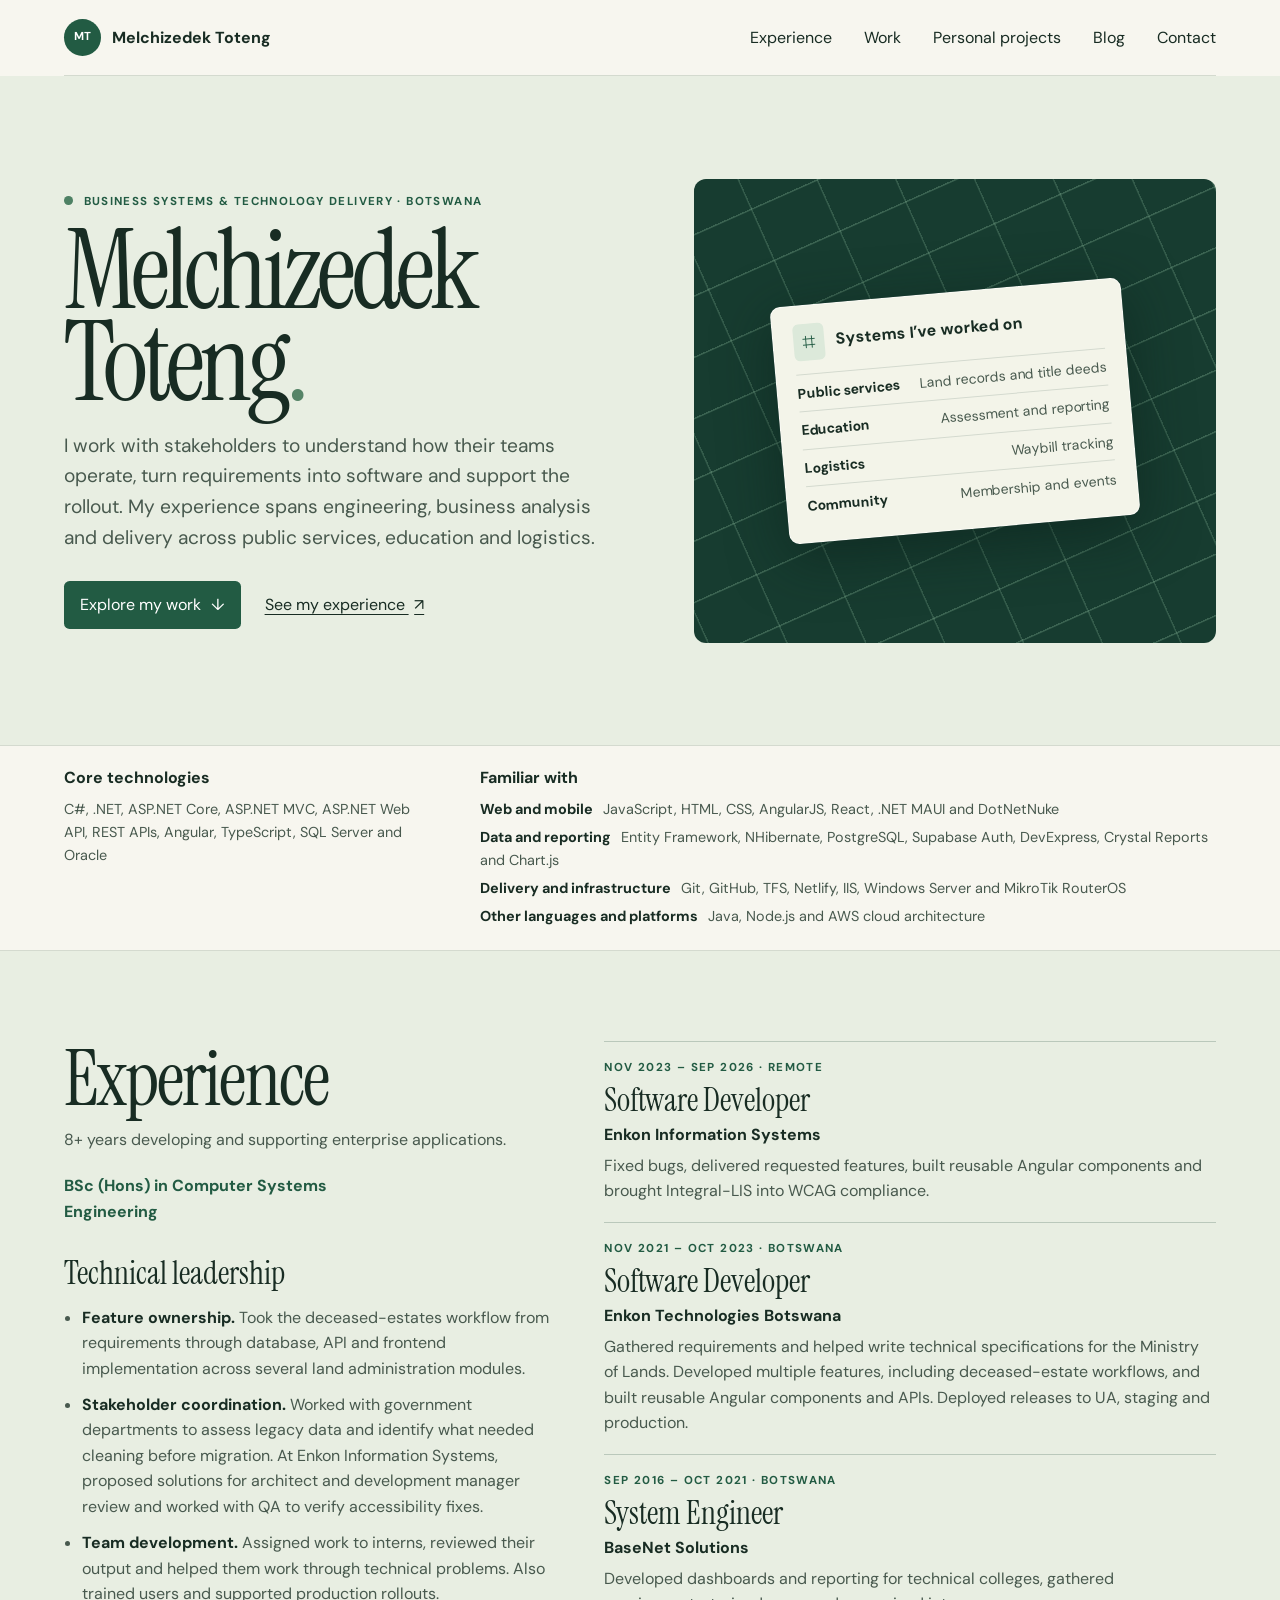
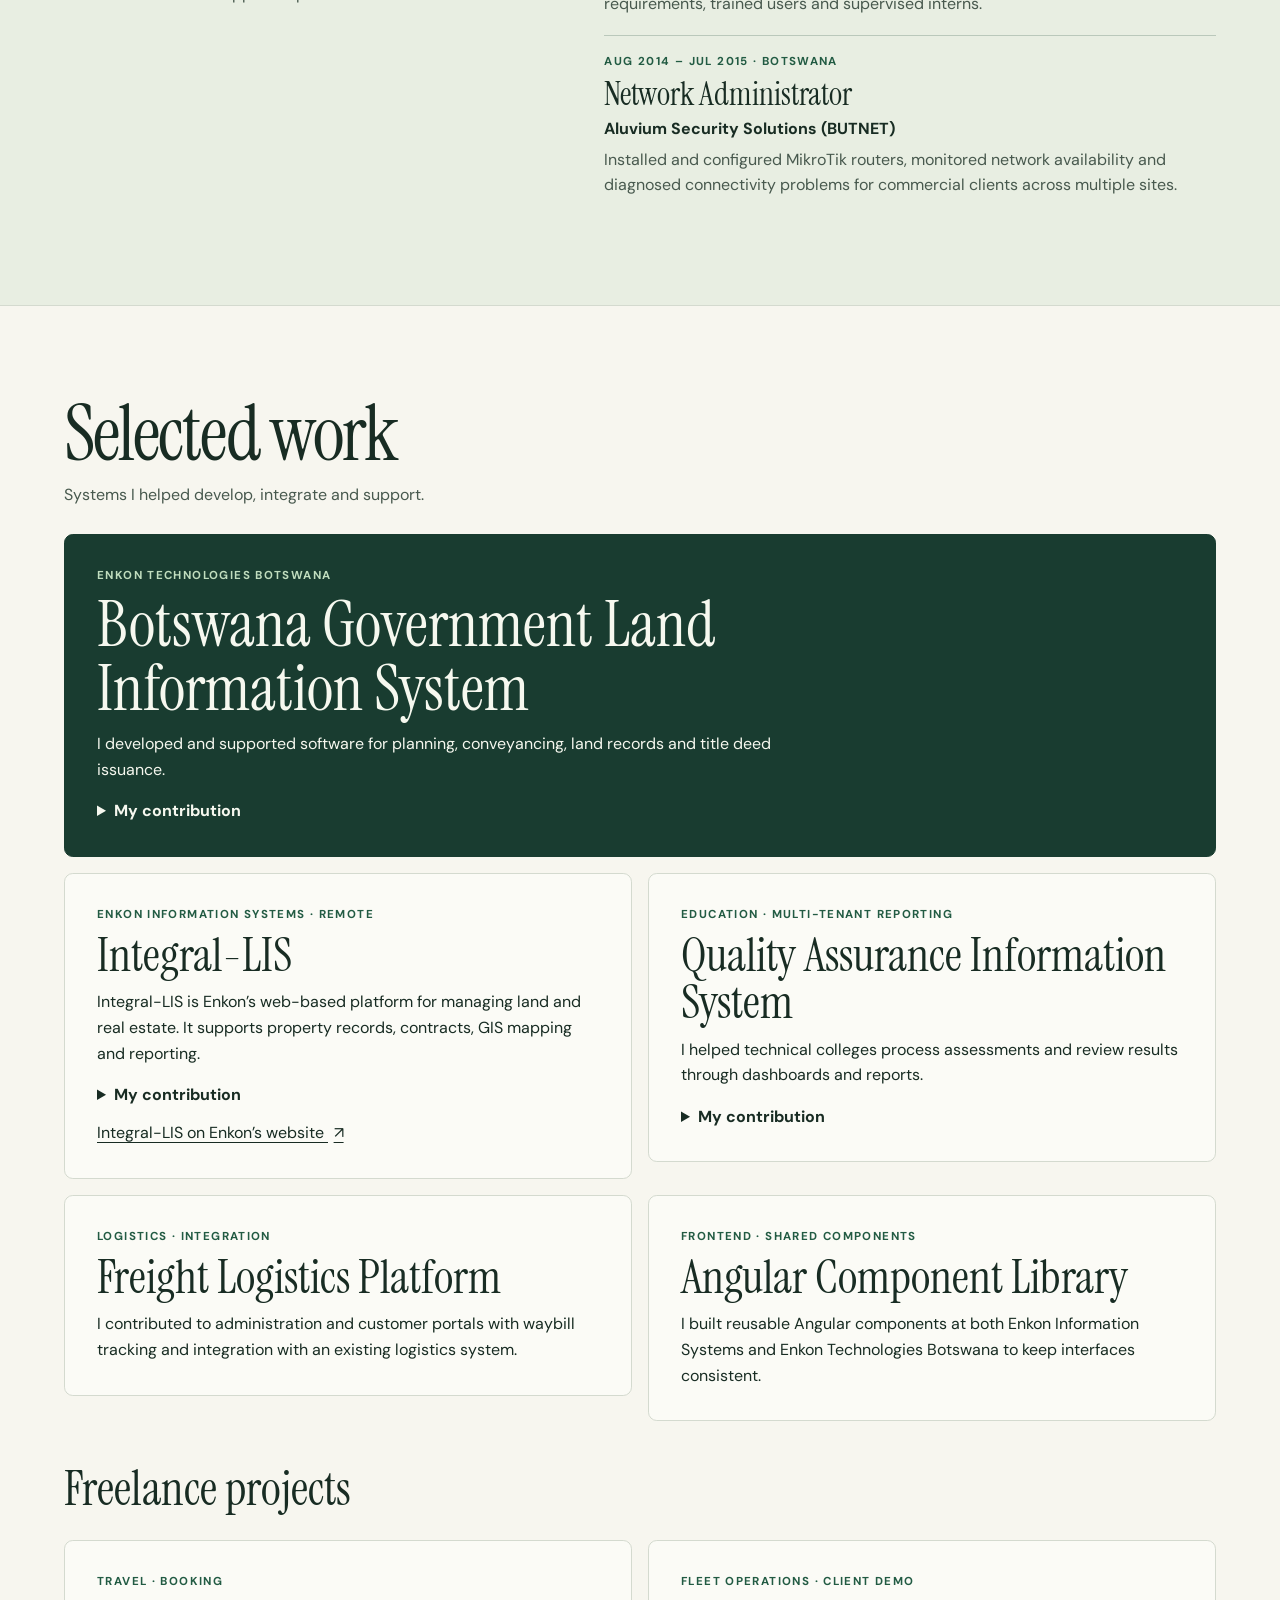
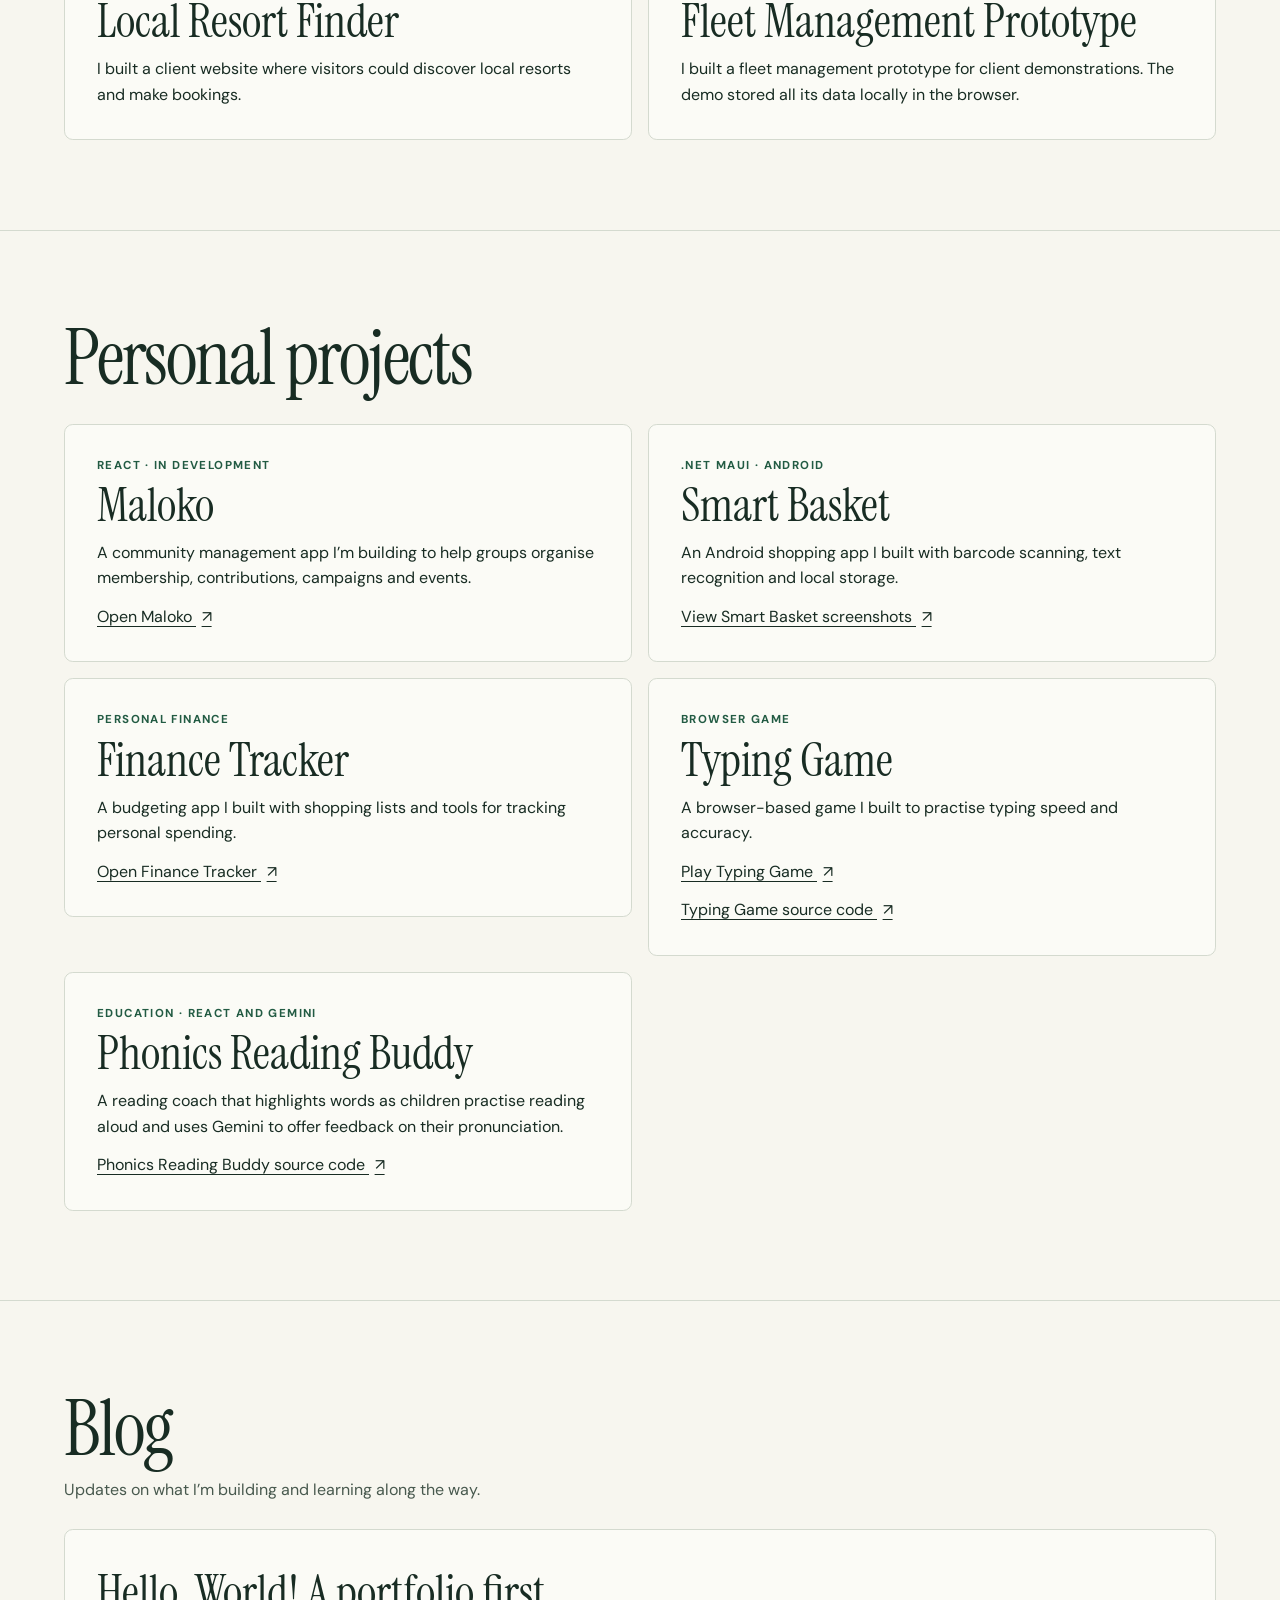
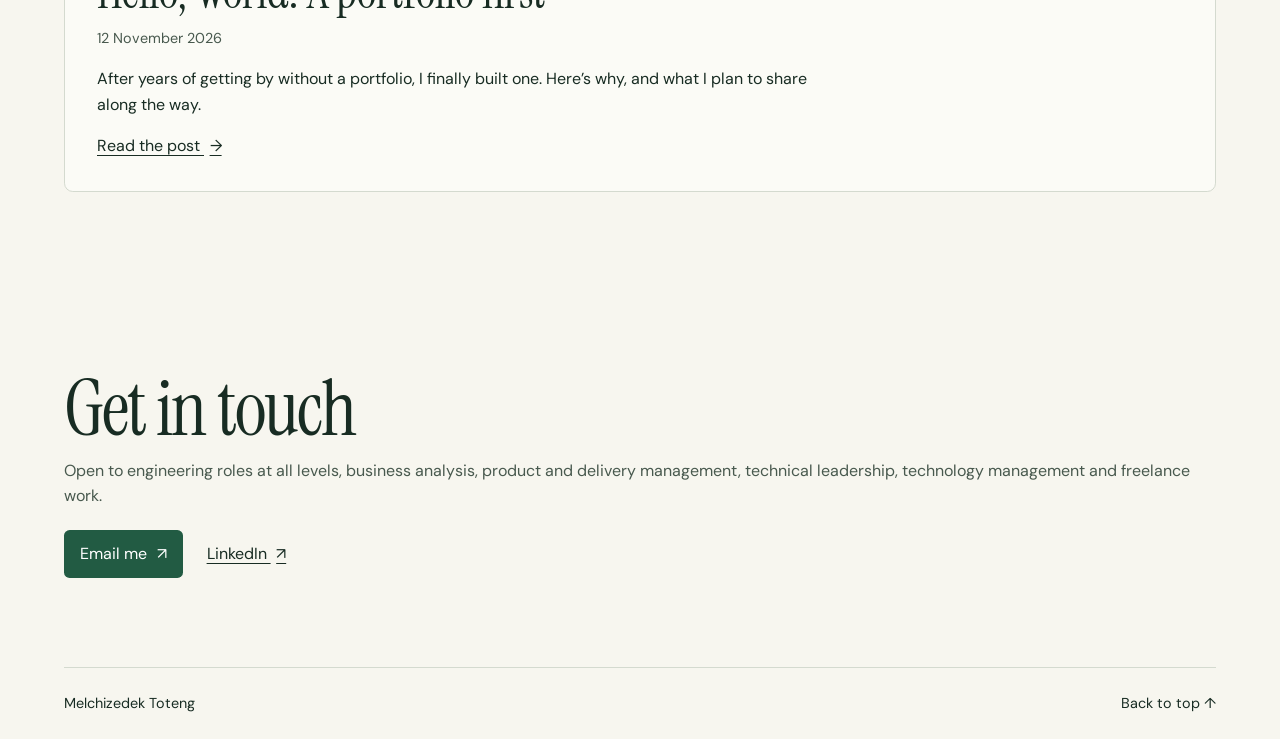
==== commit 213d6ac0: "Add screenshot viewer functionality and Smart Basket gallery - Implemented screenshot viewer in scre" ====
--- a/index.html
+++ b/index.html
@@ -139,10 +139,11 @@
             <p>A community management app I’m building to help groups organise membership, contributions, campaigns and events.</p>
             <p class="project-link"><a class="text-link" href="https://maloko.netlify.app/#/">Open Maloko <span aria-hidden="true">↗</span></a></p>
           </article>
-          <article class="project">
+          <article id="smart-basket" class="project">
             <p class="eyebrow">.NET MAUI · Android</p>
             <h3>Smart Basket</h3>
             <p>An Android shopping app I built with barcode scanning, text recognition and local storage.</p>
+            <p class="project-link"><a class="text-link" href="smart-basket.html">View Smart Basket screenshots <span aria-hidden="true">↗</span></a></p>
           </article>
           <article class="project">
             <p class="eyebrow">Personal finance</p>
--- a/styles.css
+++ b/styles.css
@@ -116,3 +116,38 @@
 .blog-title-link { text-decoration: none; }
 .blog-title-link:hover { text-decoration: underline; text-underline-offset: .12em; }
 .blog-back { margin-top: 2rem; }
+
+.gallery-page h1 { font-size: clamp(3.25rem, 8vw, 6rem); line-height: 1; }
+.gallery-page > p { max-width: 66ch; color: var(--muted); }
+.screenshot-gallery {
+  display: grid;
+  grid-template-columns: repeat(auto-fit, minmax(min(100%, 9.5rem), 1fr));
+  gap: 1.5rem 1rem;
+  margin-top: 2rem;
+}
+.screenshot-gallery figure { margin: 0; }
+.screenshot-gallery a { display: block; border-radius: .55rem; }
+.screenshot-gallery img { display: block; width: 100%; height: auto; border: 1px solid var(--line); border-radius: inherit; }
+.screenshot-gallery figcaption { margin-top: .45rem; font-size: .9rem; font-weight: 600; }
+.screenshot-viewer {
+  width: min(34rem, calc(100% - 1.5rem));
+  max-height: calc(100% - 1.5rem);
+  padding: 1rem;
+  border: 1px solid var(--line);
+  border-radius: .75rem;
+  background: var(--paper);
+  color: var(--ink);
+}
+.screenshot-viewer::backdrop { background: #101e18cf; }
+.viewer-header, .viewer-actions { display: flex; align-items: center; justify-content: space-between; gap: .5rem; }
+.viewer-stage { display: grid; grid-template-columns: 44px minmax(0, 1fr) 44px; align-items: center; gap: .35rem; }
+.viewer-header h2 { font-size: clamp(1.25rem, 4vw, 1.8rem); }
+.screenshot-viewer figure { margin: .75rem 0; text-align: center; }
+.screenshot-viewer img { display: block; margin: auto; width: auto; height: auto; max-width: 100%; max-height: 68vh; }
+.screenshot-viewer.is-fullscreen { width: 100%; height: 100%; max-width: none; max-height: none; border: 0; border-radius: 0; }
+.screenshot-viewer.is-fullscreen img { max-height: calc(100dvh - 8rem); }
+.screenshot-viewer figcaption { margin-top: .5rem; }
+.screenshot-viewer button { font: inherit; min-height: 44px; padding: .35rem .75rem; border: 1px solid var(--green); border-radius: .35rem; background: var(--green); color: white; cursor: pointer; }
+.screenshot-viewer button:focus-visible { outline: 3px solid #a75a17; outline-offset: 3px; }
+.screenshot-viewer [data-step], .screenshot-viewer .viewer-fullscreen { min-width: 44px; padding: 0; font-size: 1.5rem; line-height: 1; }
+.screenshot-viewer [data-step] { border-radius: 50%; }
